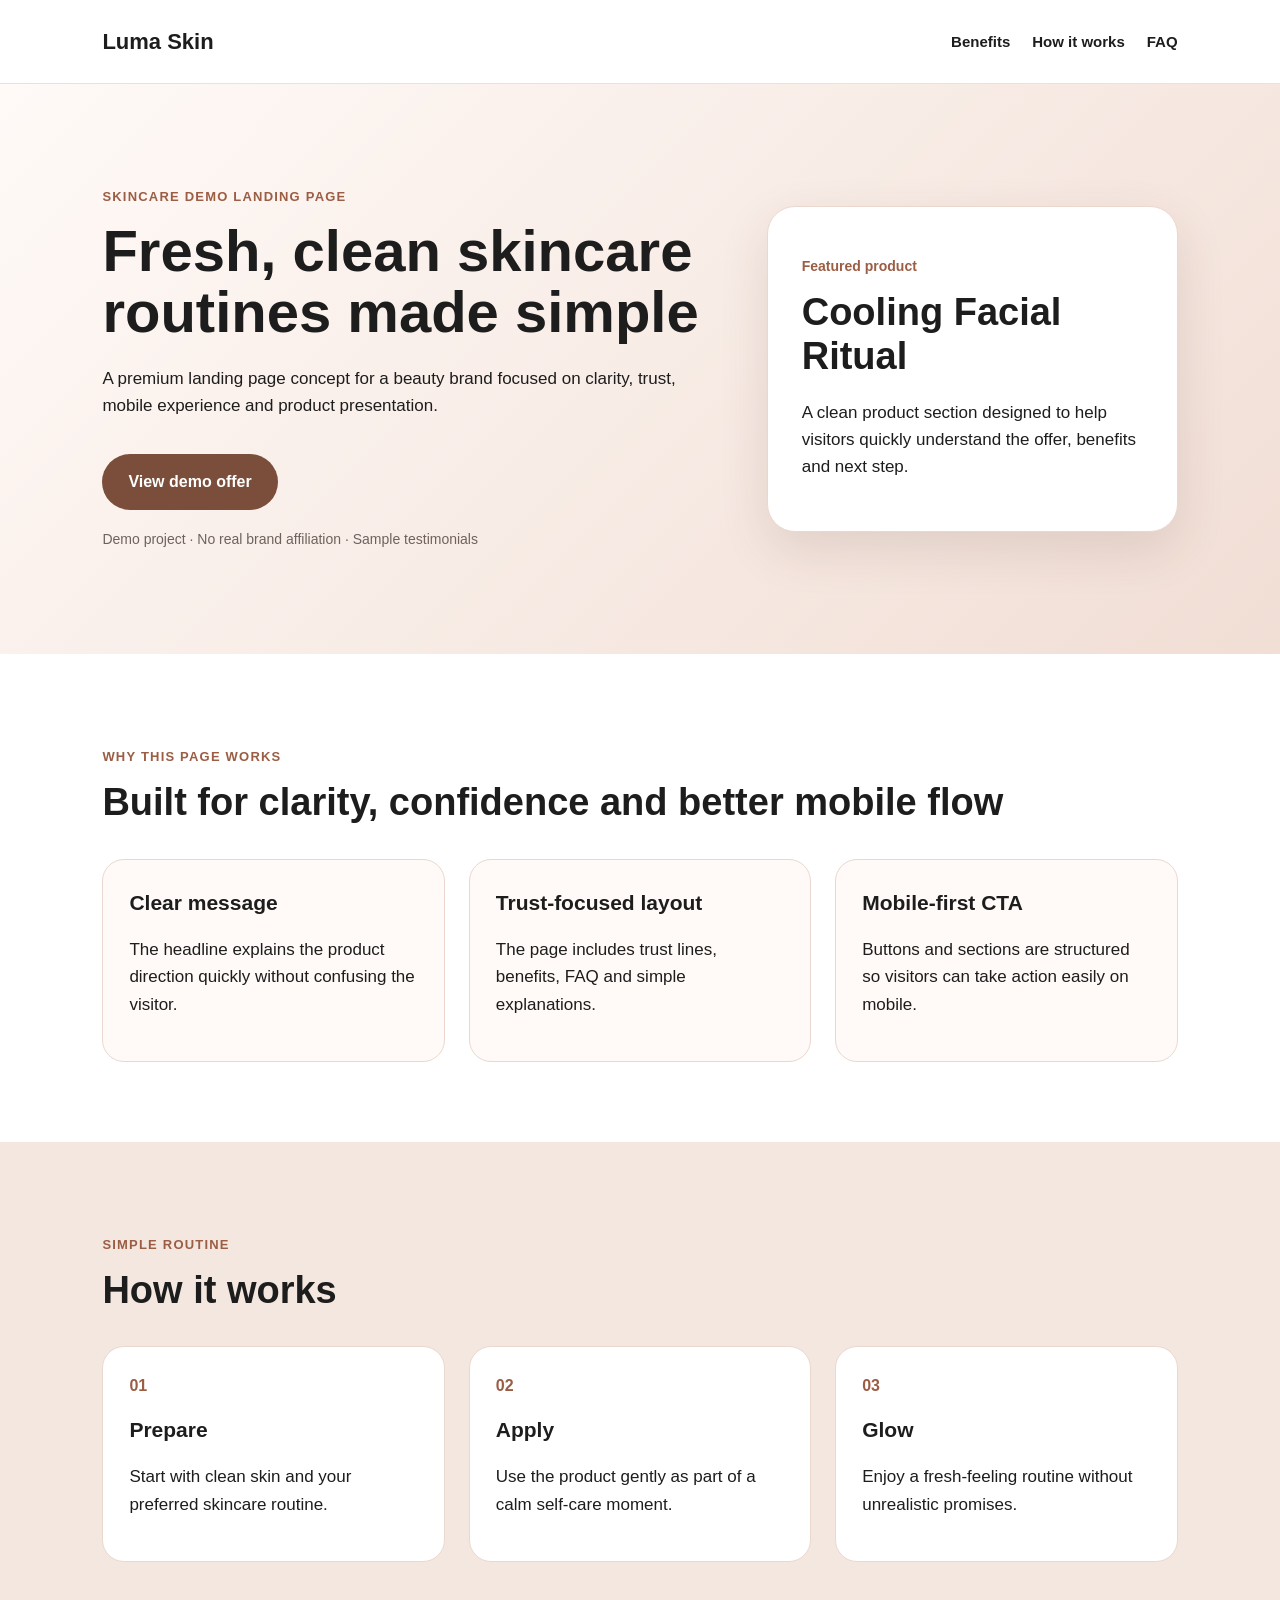
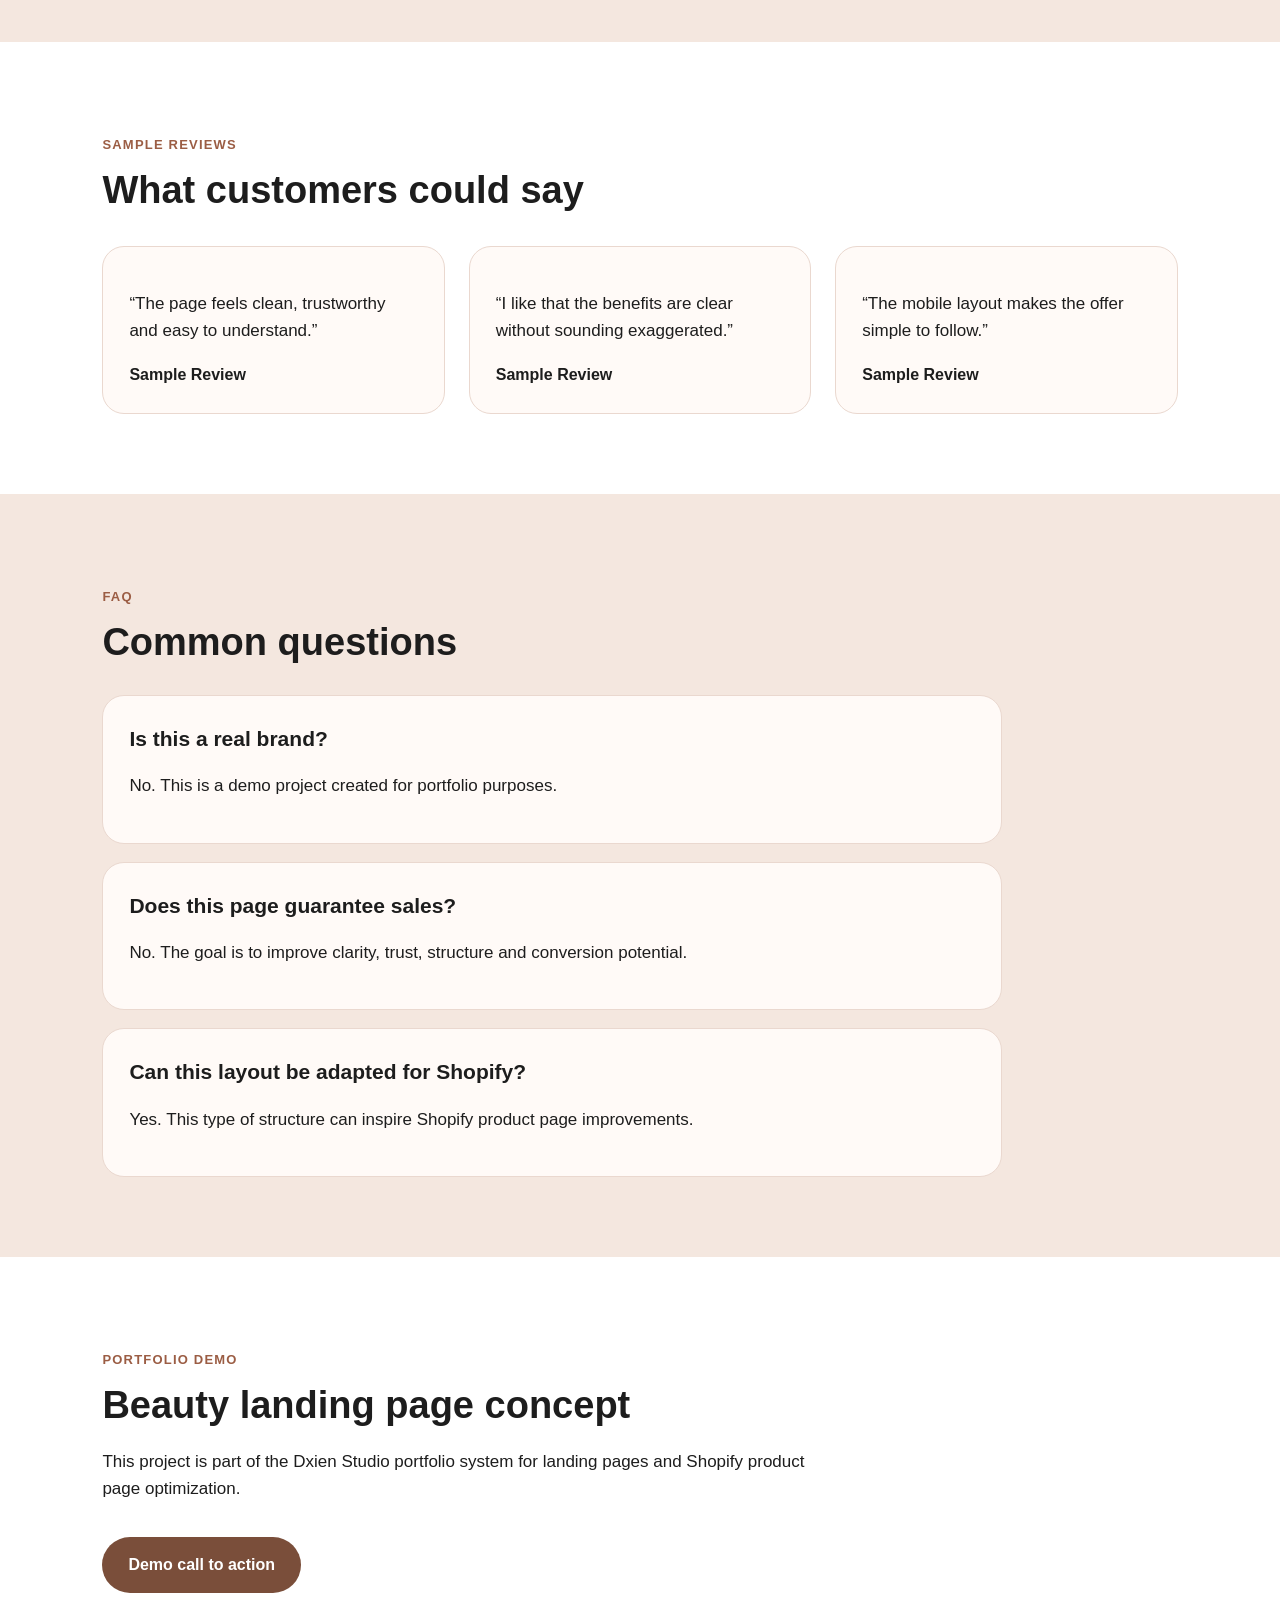
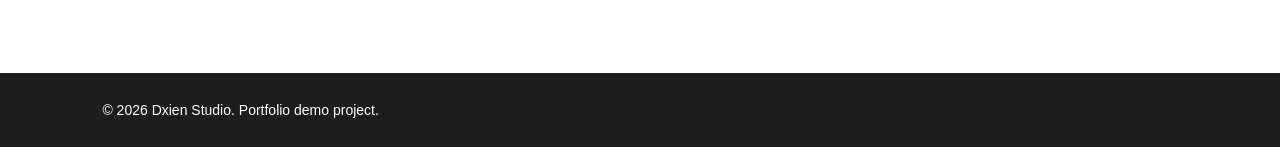
==== 02-proyectos-demo/beauty-landing-demo/index.html @ 72cd8b4a "Add beauty landing page demo" ====
<!DOCTYPE html>
<html lang="en">
<head>
  <meta charset="UTF-8">
  <meta name="viewport" content="width=device-width, initial-scale=1.0">
  <title>Luma Skin - Beauty Landing Demo</title>
  <link rel="stylesheet" href="style.css">
</head>
<body>

  <header class="site-header">
    <p class="logo">Luma Skin</p>

    <nav class="nav-links">
      <a href="#benefits">Benefits</a>
      <a href="#how-it-works">How it works</a>
      <a href="#faq">FAQ</a>
    </nav>
  </header>

  <main>

    <section class="hero">
      <div class="hero-content">
        <p class="eyebrow">Skincare demo landing page</p>

        <h1>Fresh, clean skincare routines made simple</h1>

        <p class="hero-text">
          A premium landing page concept for a beauty brand focused on clarity,
          trust, mobile experience and product presentation.
        </p>

        <a href="#contact" class="primary-button">View demo offer</a>

        <p class="trust-line">
          Demo project · No real brand affiliation · Sample testimonials
        </p>
      </div>

      <div class="hero-card">
        <p class="card-label">Featured product</p>
        <h2>Cooling Facial Ritual</h2>
        <p>
          A clean product section designed to help visitors quickly understand
          the offer, benefits and next step.
        </p>
      </div>
    </section>

    <section id="benefits" class="section">
      <p class="section-label">Why this page works</p>
      <h2>Built for clarity, confidence and better mobile flow</h2>

      <div class="grid-3">
        <article>
          <h3>Clear message</h3>
          <p>
            The headline explains the product direction quickly without confusing the visitor.
          </p>
        </article>

        <article>
          <h3>Trust-focused layout</h3>
          <p>
            The page includes trust lines, benefits, FAQ and simple explanations.
          </p>
        </article>

        <article>
          <h3>Mobile-first CTA</h3>
          <p>
            Buttons and sections are structured so visitors can take action easily on mobile.
          </p>
        </article>
      </div>
    </section>

    <section id="how-it-works" class="section muted-section">
      <p class="section-label">Simple routine</p>
      <h2>How it works</h2>

      <div class="steps">
        <article>
          <span>01</span>
          <h3>Prepare</h3>
          <p>Start with clean skin and your preferred skincare routine.</p>
        </article>

        <article>
          <span>02</span>
          <h3>Apply</h3>
          <p>Use the product gently as part of a calm self-care moment.</p>
        </article>

        <article>
          <span>03</span>
          <h3>Glow</h3>
          <p>Enjoy a fresh-feeling routine without unrealistic promises.</p>
        </article>
      </div>
    </section>

    <section class="section">
      <p class="section-label">Sample reviews</p>
      <h2>What customers could say</h2>

      <div class="grid-3">
        <article>
          <p>
            “The page feels clean, trustworthy and easy to understand.”
          </p>
          <strong>Sample Review</strong>
        </article>

        <article>
          <p>
            “I like that the benefits are clear without sounding exaggerated.”
          </p>
          <strong>Sample Review</strong>
        </article>

        <article>
          <p>
            “The mobile layout makes the offer simple to follow.”
          </p>
          <strong>Sample Review</strong>
        </article>
      </div>
    </section>

    <section id="faq" class="section muted-section">
      <p class="section-label">FAQ</p>
      <h2>Common questions</h2>

      <div class="faq-list">
        <article>
          <h3>Is this a real brand?</h3>
          <p>No. This is a demo project created for portfolio purposes.</p>
        </article>

        <article>
          <h3>Does this page guarantee sales?</h3>
          <p>No. The goal is to improve clarity, trust, structure and conversion potential.</p>
        </article>

        <article>
          <h3>Can this layout be adapted for Shopify?</h3>
          <p>Yes. This type of structure can inspire Shopify product page improvements.</p>
        </article>
      </div>
    </section>

    <section id="contact" class="contact-section">
      <p class="section-label">Portfolio demo</p>
      <h2>Beauty landing page concept</h2>
      <p>
        This project is part of the Dxien Studio portfolio system for landing pages
        and Shopify product page optimization.
      </p>
      <a href="#" class="primary-button">Demo call to action</a>
    </section>

  </main>

  <footer>
    <p>© 2026 Dxien Studio. Portfolio demo project.</p>
  </footer>

</body>
</html>
---- 02-proyectos-demo/beauty-landing-demo/style.css ----
* {
  box-sizing: border-box;
}

body {
  margin: 0;
  font-family: Arial, Helvetica, sans-serif;
  color: #1d1d1d;
  background-color: #fffaf7;
  line-height: 1.6;
}

.site-header {
  display: flex;
  justify-content: space-between;
  align-items: center;
  padding: 24px 8%;
  background-color: #ffffff;
  border-bottom: 1px solid #f0dfd6;
}

.logo {
  margin: 0;
  font-size: 22px;
  font-weight: 800;
}

.nav-links {
  display: flex;
  gap: 22px;
}

.nav-links a {
  color: #1d1d1d;
  text-decoration: none;
  font-weight: 600;
  font-size: 15px;
}

.hero {
  display: grid;
  grid-template-columns: 1.2fr 0.8fr;
  gap: 48px;
  align-items: center;
  padding: 90px 8%;
  background: linear-gradient(135deg, #fffaf7, #f1ded5);
}

.eyebrow,
.section-label {
  color: #9b5d44;
  font-weight: 800;
  text-transform: uppercase;
  letter-spacing: 1.2px;
  font-size: 13px;
}

h1 {
  max-width: 760px;
  margin: 12px 0 22px;
  font-size: 58px;
  line-height: 1.05;
}

h2 {
  margin: 0 0 20px;
  font-size: 38px;
  line-height: 1.15;
}

h3 {
  margin: 0 0 10px;
  font-size: 21px;
}

p {
  font-size: 17px;
}

.hero-text {
  max-width: 650px;
}

.primary-button {
  display: inline-block;
  margin-top: 18px;
  padding: 15px 26px;
  color: #ffffff;
  background-color: #7a4e3a;
  text-decoration: none;
  border-radius: 999px;
  font-weight: 800;
}

.primary-button:hover {
  background-color: #1d1d1d;
}

.trust-line {
  margin-top: 18px;
  font-size: 14px;
  color: #6f625c;
}

.hero-card {
  padding: 34px;
  background-color: #ffffff;
  border: 1px solid #ead8cf;
  border-radius: 28px;
  box-shadow: 0 18px 50px rgba(76, 45, 32, 0.12);
}

.card-label {
  color: #9b5d44;
  font-size: 14px;
  font-weight: 800;
}

.section {
  padding: 80px 8%;
  background-color: #ffffff;
}

.muted-section {
  background-color: #f4e7df;
}

.grid-3,
.steps {
  display: grid;
  grid-template-columns: repeat(3, 1fr);
  gap: 24px;
  margin-top: 34px;
}

article {
  padding: 26px;
  background-color: #fffaf7;
  border: 1px solid #ead8cf;
  border-radius: 22px;
}

.steps article {
  background-color: #ffffff;
}

.steps span {
  display: inline-block;
  margin-bottom: 14px;
  color: #9b5d44;
  font-weight: 900;
}

.faq-list {
  display: grid;
  gap: 18px;
  margin-top: 30px;
  max-width: 900px;
}

.contact-section {
  padding: 80px 8%;
  background-color: #ffffff;
}

.contact-section p {
  max-width: 720px;
}

footer {
  padding: 26px 8%;
  background-color: #1d1d1d;
  color: #ffffff;
}

footer p {
  margin: 0;
  font-size: 14px;
}

@media (max-width: 900px) {
  .hero,
  .grid-3,
  .steps {
    grid-template-columns: 1fr;
  }

  h1 {
    font-size: 44px;
  }

  h2 {
    font-size: 32px;
  }
}

@media (max-width: 600px) {
  .site-header {
    flex-direction: column;
    align-items: flex-start;
    gap: 16px;
    padding: 20px 6%;
  }

  .nav-links {
    flex-wrap: wrap;
    gap: 14px;
  }

  .hero,
  .section,
  .contact-section {
    padding: 56px 6%;
  }

  h1 {
    font-size: 36px;
  }

  h2 {
    font-size: 29px;
  }

  p {
    font-size: 16px;
  }

  .primary-button {
    width: 100%;
    text-align: center;
  }

  .hero-card,
  article {
    padding: 22px;
  }
}
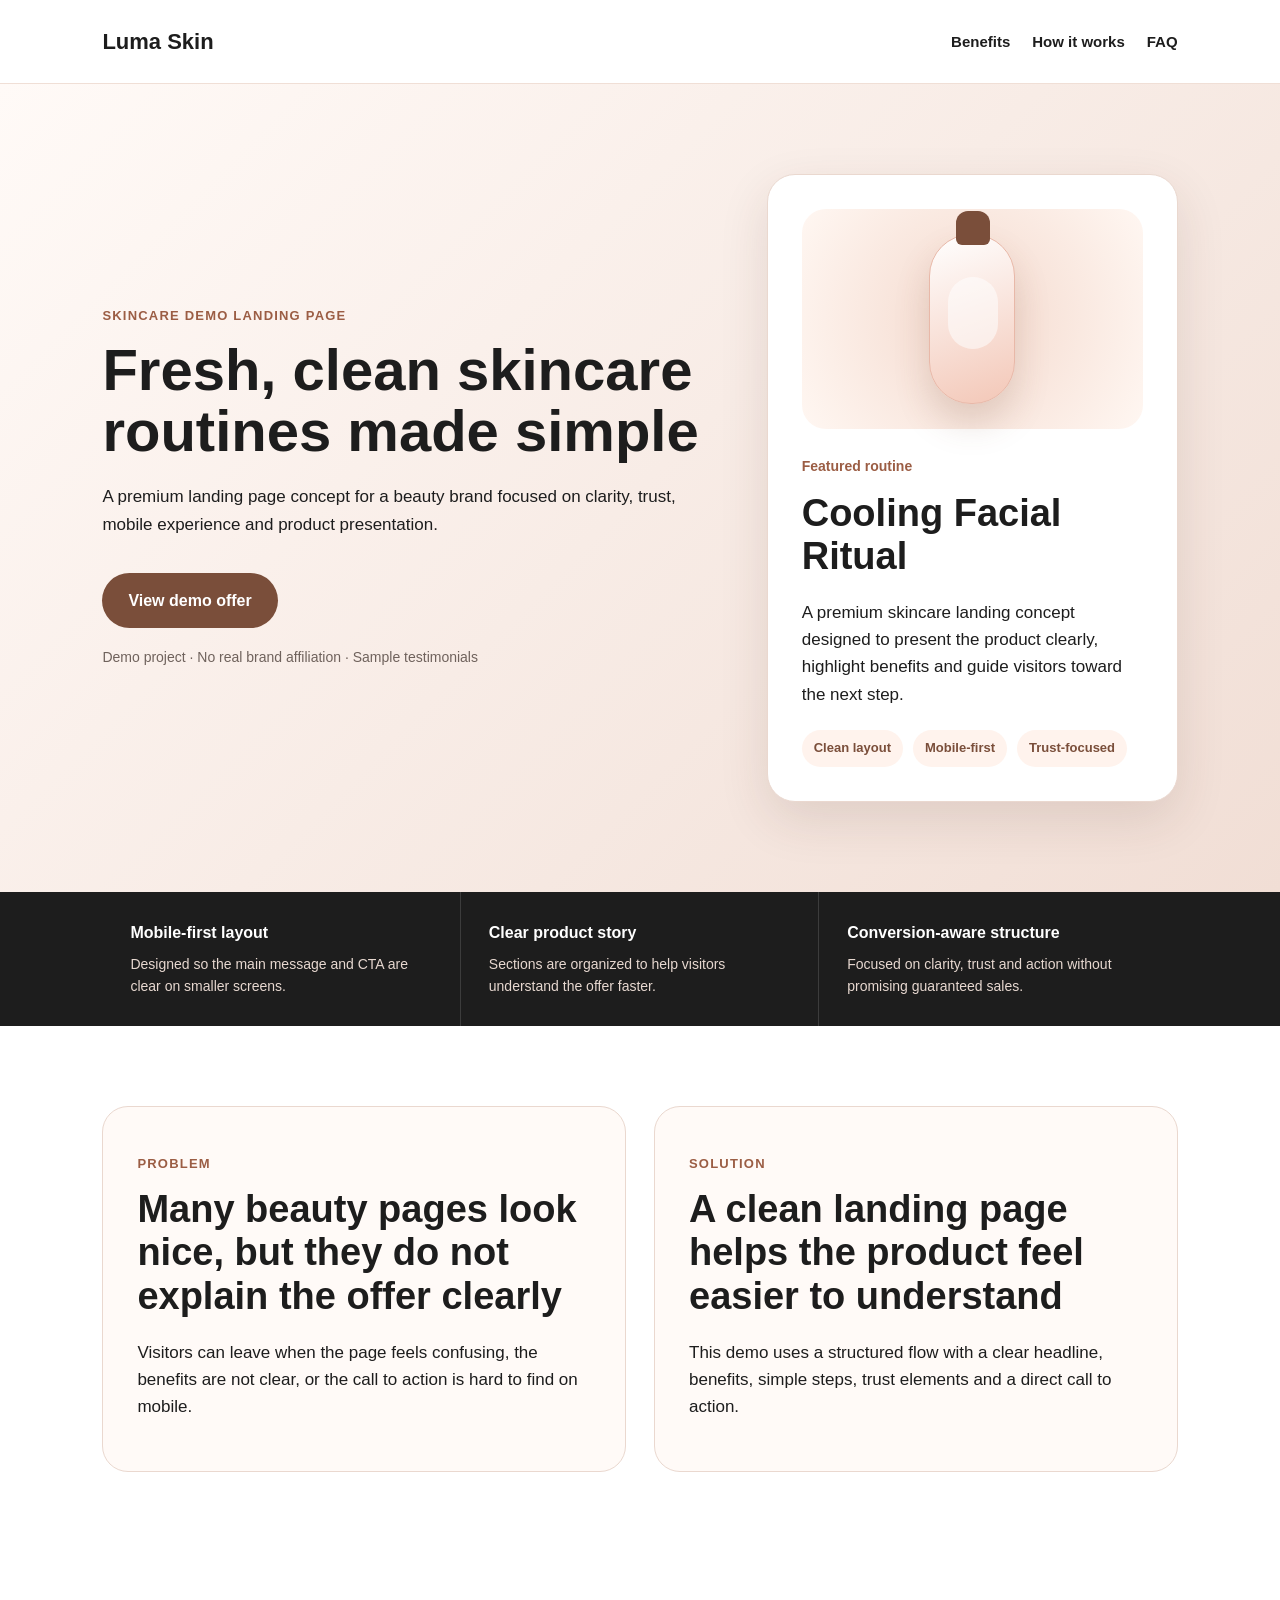
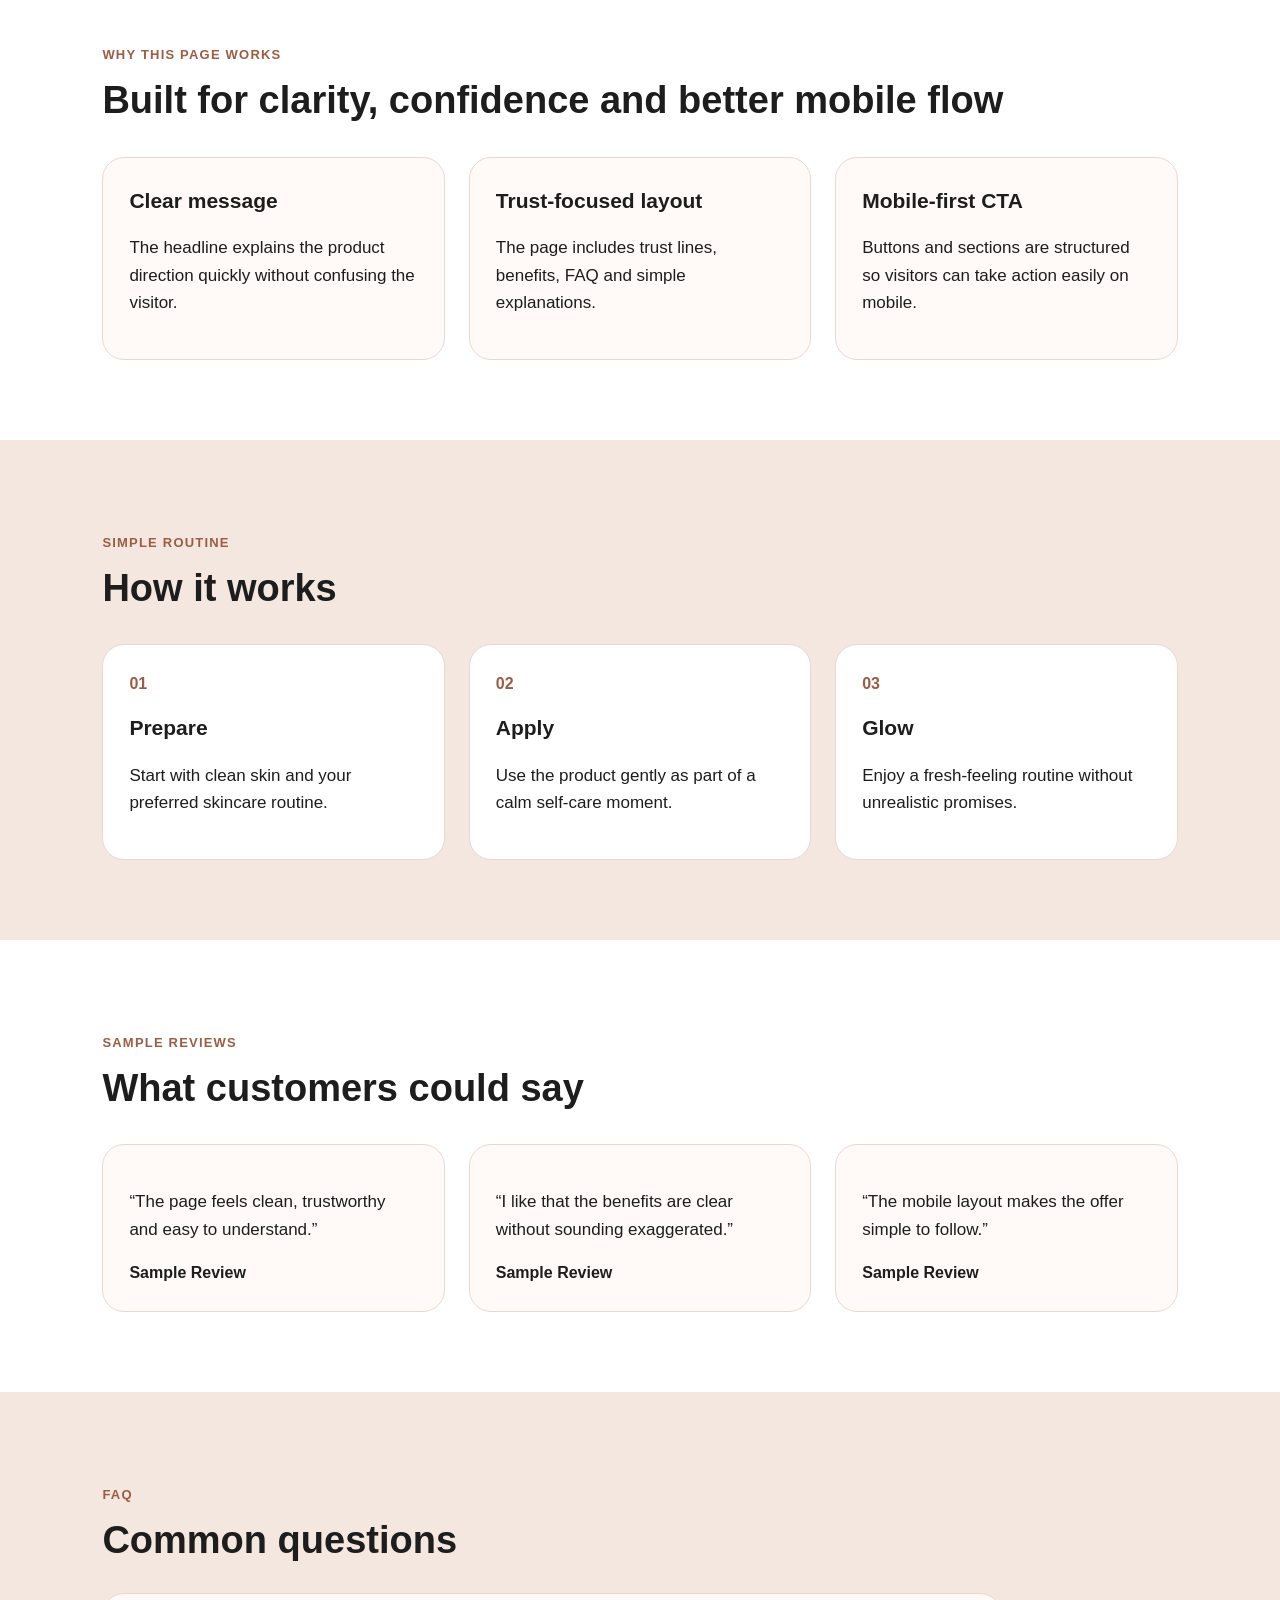
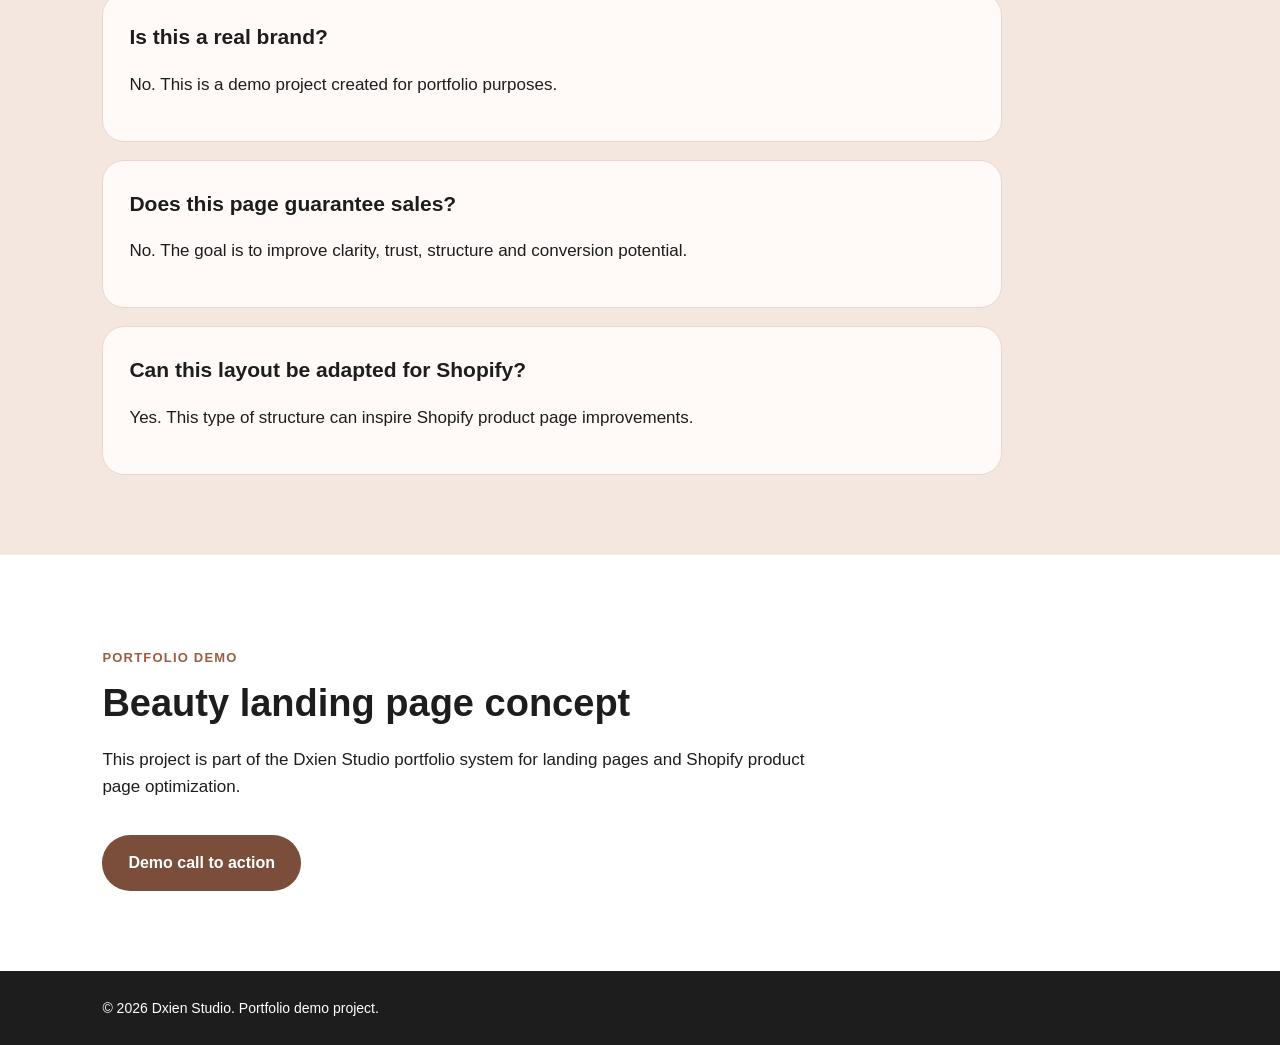
==== commit cf26cd25: "Improve beauty landing demo layout and trust sections" ====
--- a/02-proyectos-demo/beauty-landing-demo/index.html
+++ b/02-proyectos-demo/beauty-landing-demo/index.html
@@ -39,15 +39,62 @@
       </div>
 
       <div class="hero-card">
-        <p class="card-label">Featured product</p>
-        <h2>Cooling Facial Ritual</h2>
+  <div class="product-mockup">
+    <div class="product-bottle">
+      <span></span>
+    </div>
+  </div>
+
+  <p class="card-label">Featured routine</p>
+  <h2>Cooling Facial Ritual</h2>
+  <p>
+    A premium skincare landing concept designed to present the product clearly,
+    highlight benefits and guide visitors toward the next step.
+  </p>
+
+  <div class="mini-benefits">
+    <span>Clean layout</span>
+    <span>Mobile-first</span>
+    <span>Trust-focused</span>
+  </div>
+</div>
+    </section>
+        <section class="trust-badges">
+      <article>
+        <strong>Mobile-first layout</strong>
+        <p>Designed so the main message and CTA are clear on smaller screens.</p>
+      </article>
+
+      <article>
+        <strong>Clear product story</strong>
+        <p>Sections are organized to help visitors understand the offer faster.</p>
+      </article>
+
+      <article>
+        <strong>Conversion-aware structure</strong>
+        <p>Focused on clarity, trust and action without promising guaranteed sales.</p>
+      </article>
+    </section>
+
+        <section class="section problem-solution">
+      <div>
+        <p class="section-label">Problem</p>
+        <h2>Many beauty pages look nice, but they do not explain the offer clearly</h2>
         <p>
-          A clean product section designed to help visitors quickly understand
-          the offer, benefits and next step.
-        </p>
-      </div>
-    </section>
-
+          Visitors can leave when the page feels confusing, the benefits are not clear,
+          or the call to action is hard to find on mobile.
+        </p>
+      </div>
+
+      <div>
+        <p class="section-label">Solution</p>
+        <h2>A clean landing page helps the product feel easier to understand</h2>
+        <p>
+          This demo uses a structured flow with a clear headline, benefits, simple steps,
+          trust elements and a direct call to action.
+        </p>
+      </div>
+    </section>
     <section id="benefits" class="section">
       <p class="section-label">Why this page works</p>
       <h2>Built for clarity, confidence and better mobile flow</h2>
--- a/02-proyectos-demo/beauty-landing-demo/style.css
+++ b/02-proyectos-demo/beauty-landing-demo/style.css
@@ -110,6 +110,63 @@
   box-shadow: 0 18px 50px rgba(76, 45, 32, 0.12);
 }
 
+.product-mockup {
+  display: flex;
+  justify-content: center;
+  align-items: center;
+  min-height: 220px;
+  margin-bottom: 26px;
+  background: radial-gradient(circle, #f4d9cd, #fff7f2);
+  border-radius: 24px;
+}
+
+.product-bottle {
+  position: relative;
+  width: 86px;
+  height: 170px;
+  background: linear-gradient(160deg, #ffffff, #f3c7b7);
+  border: 1px solid #e8b8a8;
+  border-radius: 42px;
+  box-shadow: 0 20px 35px rgba(122, 78, 58, 0.18);
+}
+
+.product-bottle::before {
+  content: "";
+  position: absolute;
+  top: -24px;
+  left: 26px;
+  width: 34px;
+  height: 34px;
+  background-color: #7a4e3a;
+  border-radius: 12px 12px 6px 6px;
+}
+
+.product-bottle span {
+  position: absolute;
+  top: 42px;
+  left: 18px;
+  width: 50px;
+  height: 72px;
+  background-color: rgba(255, 255, 255, 0.55);
+  border-radius: 28px;
+}
+
+.mini-benefits {
+  display: flex;
+  flex-wrap: wrap;
+  gap: 10px;
+  margin-top: 22px;
+}
+
+.mini-benefits span {
+  padding: 8px 12px;
+  background-color: #fff3ed;
+  color: #7a4e3a;
+  border-radius: 999px;
+  font-size: 13px;
+  font-weight: 800;
+}
+
 .card-label {
   color: #9b5d44;
   font-size: 14px;
@@ -119,6 +176,52 @@
 .section {
   padding: 80px 8%;
   background-color: #ffffff;
+}
+
+.trust-badges {
+  display: grid;
+  grid-template-columns: repeat(3, 1fr);
+  gap: 0;
+  padding: 0 8%;
+  background-color: #1d1d1d;
+  color: #ffffff;
+}
+
+.trust-badges article {
+  padding: 28px;
+  background-color: transparent;
+  border: none;
+  border-right: 1px solid rgba(255, 255, 255, 0.14);
+  border-radius: 0;
+}
+
+.trust-badges article:last-child {
+  border-right: none;
+}
+
+.trust-badges strong {
+  display: block;
+  margin-bottom: 8px;
+  font-size: 16px;
+}
+
+.trust-badges p {
+  margin: 0;
+  color: #e7d8d0;
+  font-size: 14px;
+}
+
+.problem-solution {
+  display: grid;
+  grid-template-columns: 1fr 1fr;
+  gap: 28px;
+}
+
+.problem-solution > div {
+  padding: 34px;
+  background-color: #fffaf7;
+  border: 1px solid #ead8cf;
+  border-radius: 26px;
 }
 
 .muted-section {
@@ -181,7 +284,9 @@
 @media (max-width: 900px) {
   .hero,
   .grid-3,
-  .steps {
+  .steps,
+  .trust-badges,
+  .problem-solution {
     grid-template-columns: 1fr;
   }
 
@@ -234,4 +339,26 @@
   article {
     padding: 22px;
   }
+  
+    .trust-badges {
+    padding: 0 6%;
+  }
+
+  .trust-badges article {
+    padding: 24px 0;
+    border-right: none;
+    border-bottom: 1px solid rgba(255, 255, 255, 0.14);
+  }
+
+  .trust-badges article:last-child {
+    border-bottom: none;
+  }
+
+  .problem-solution > div {
+    padding: 24px;
+  }
+
+  .product-mockup {
+    min-height: 190px;
+  }
 }
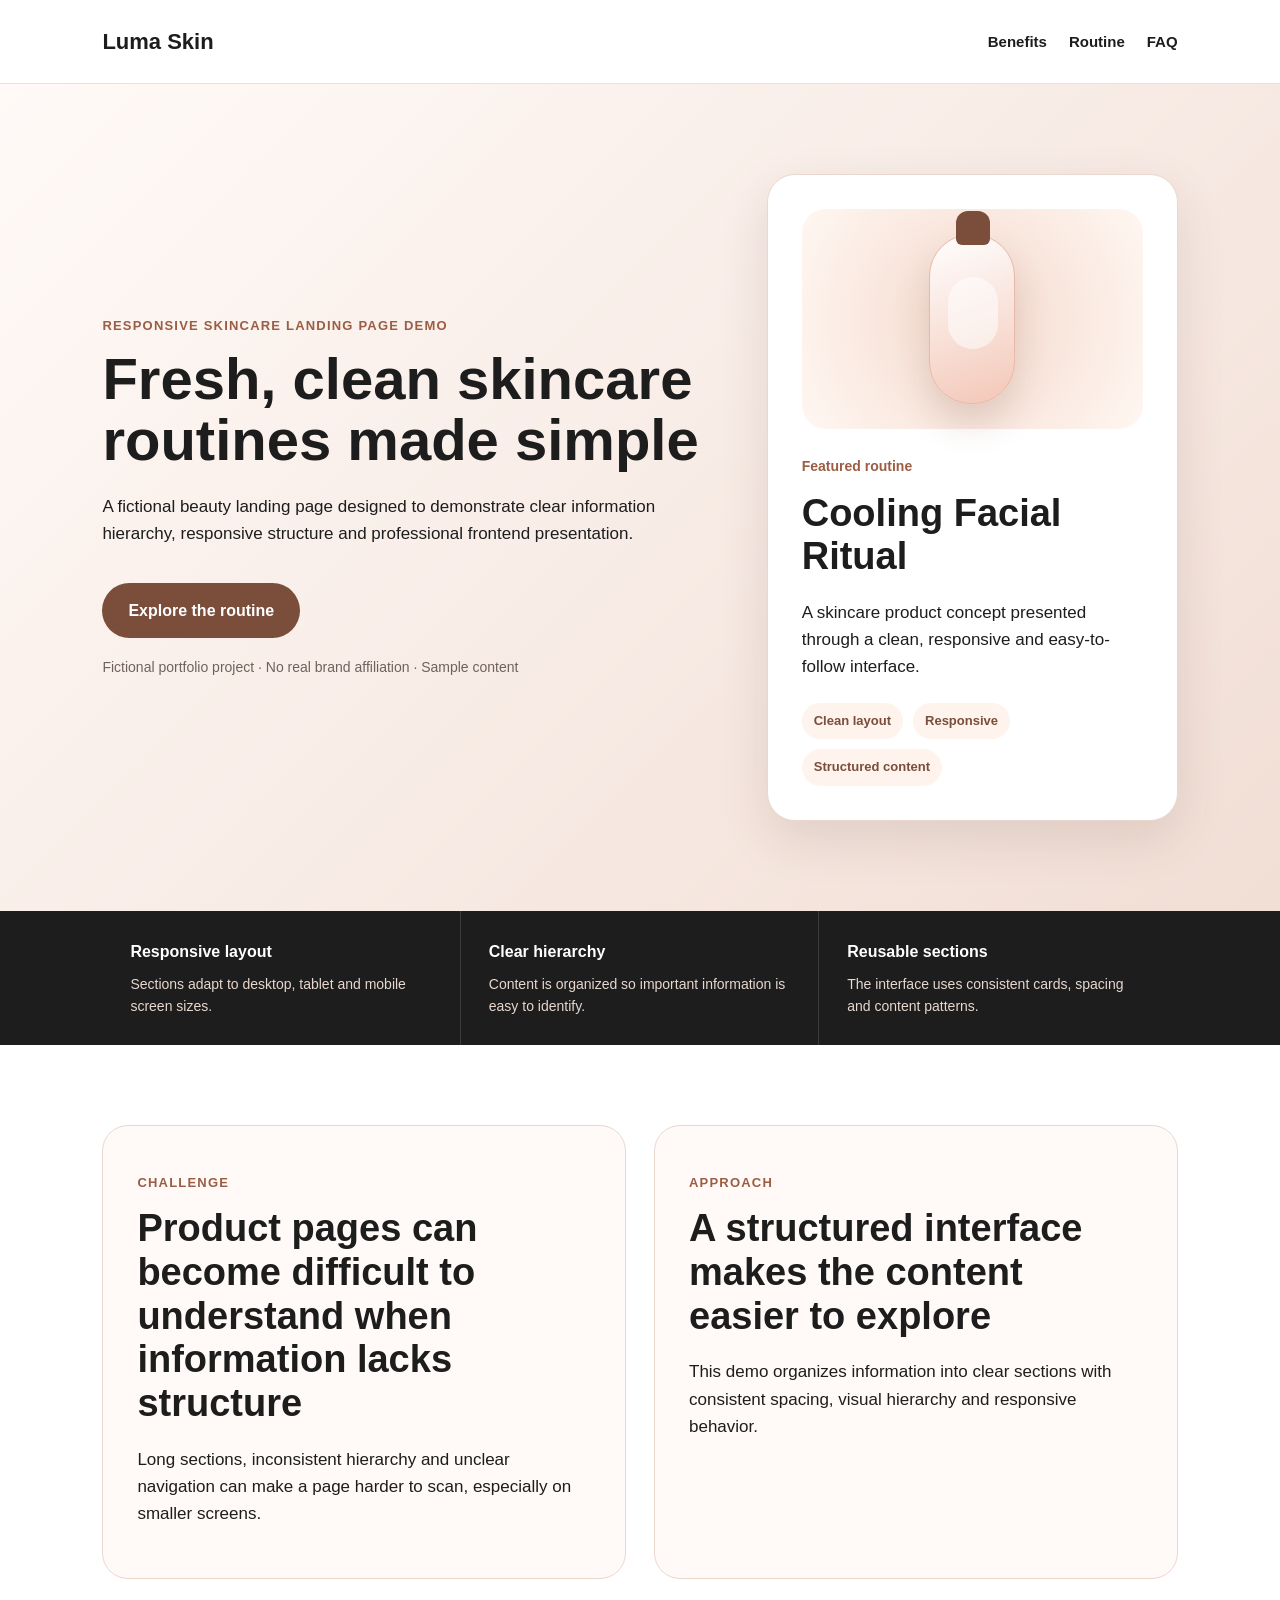
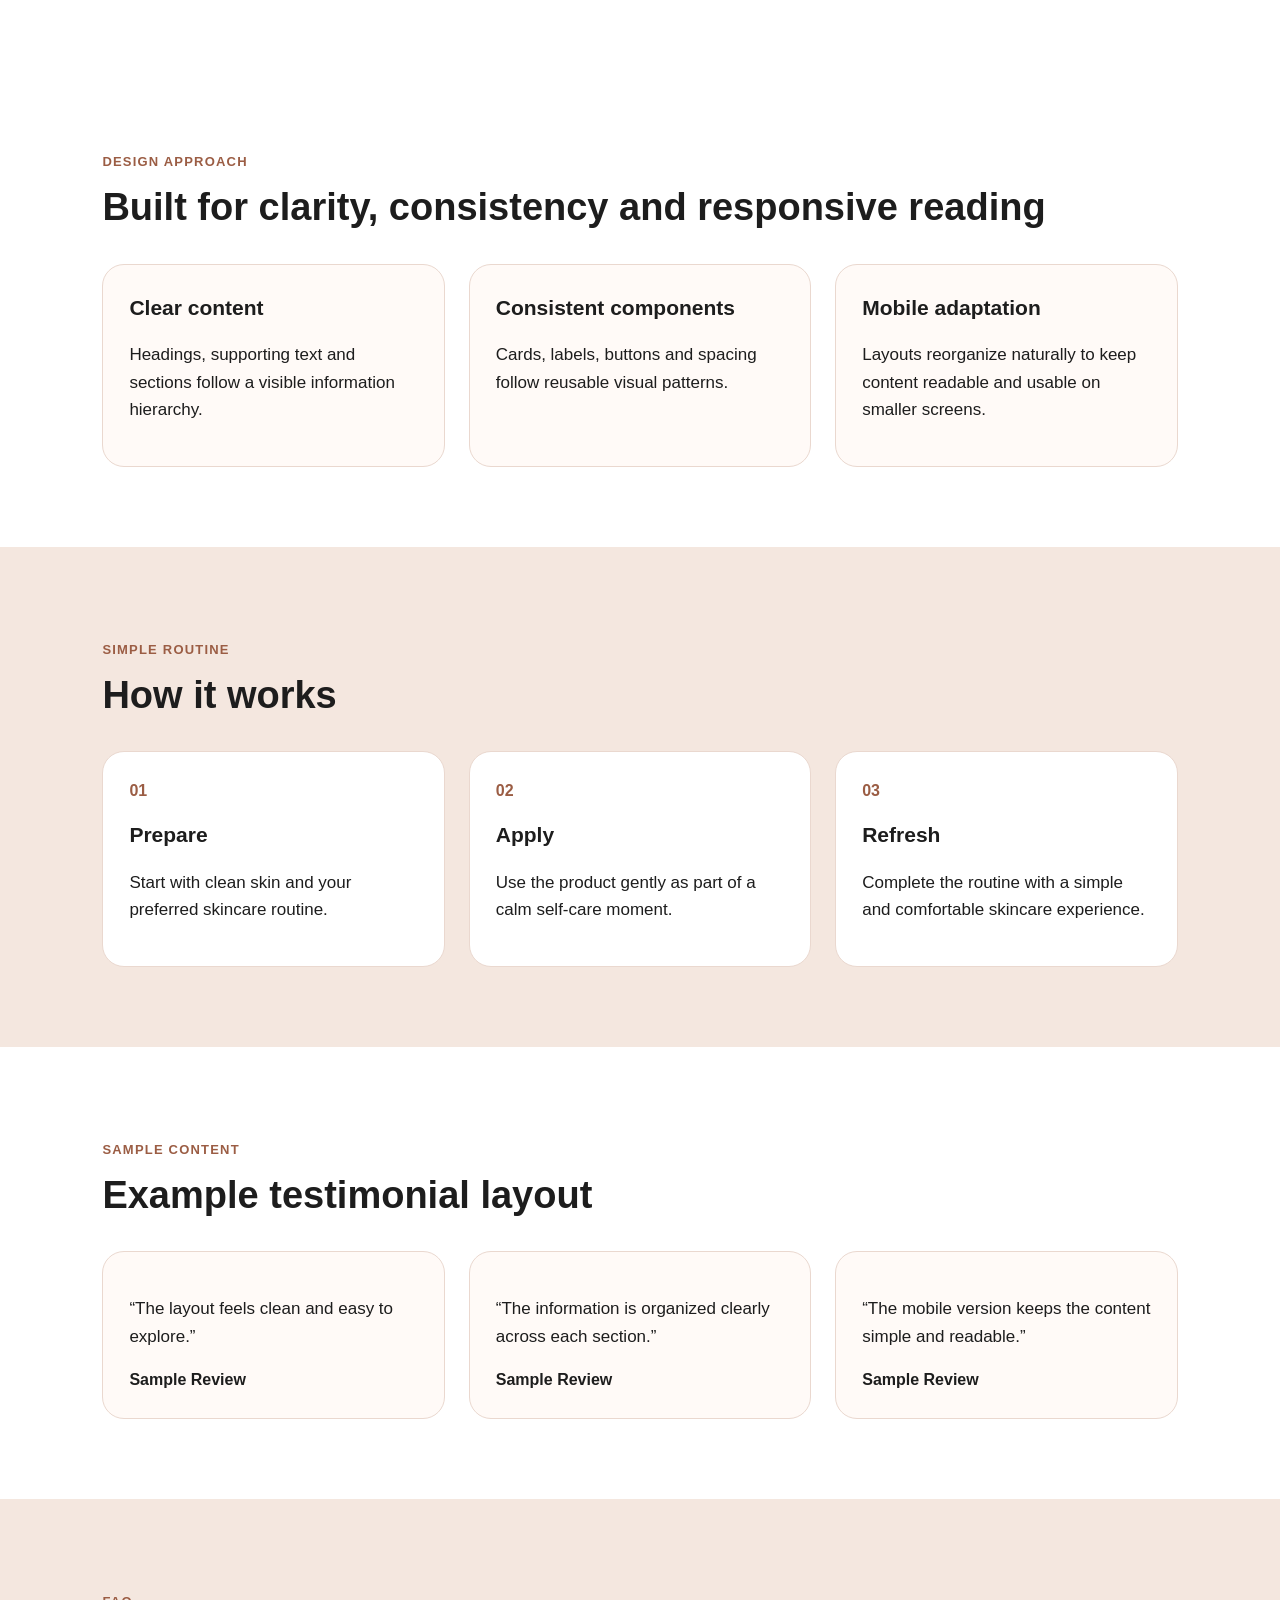
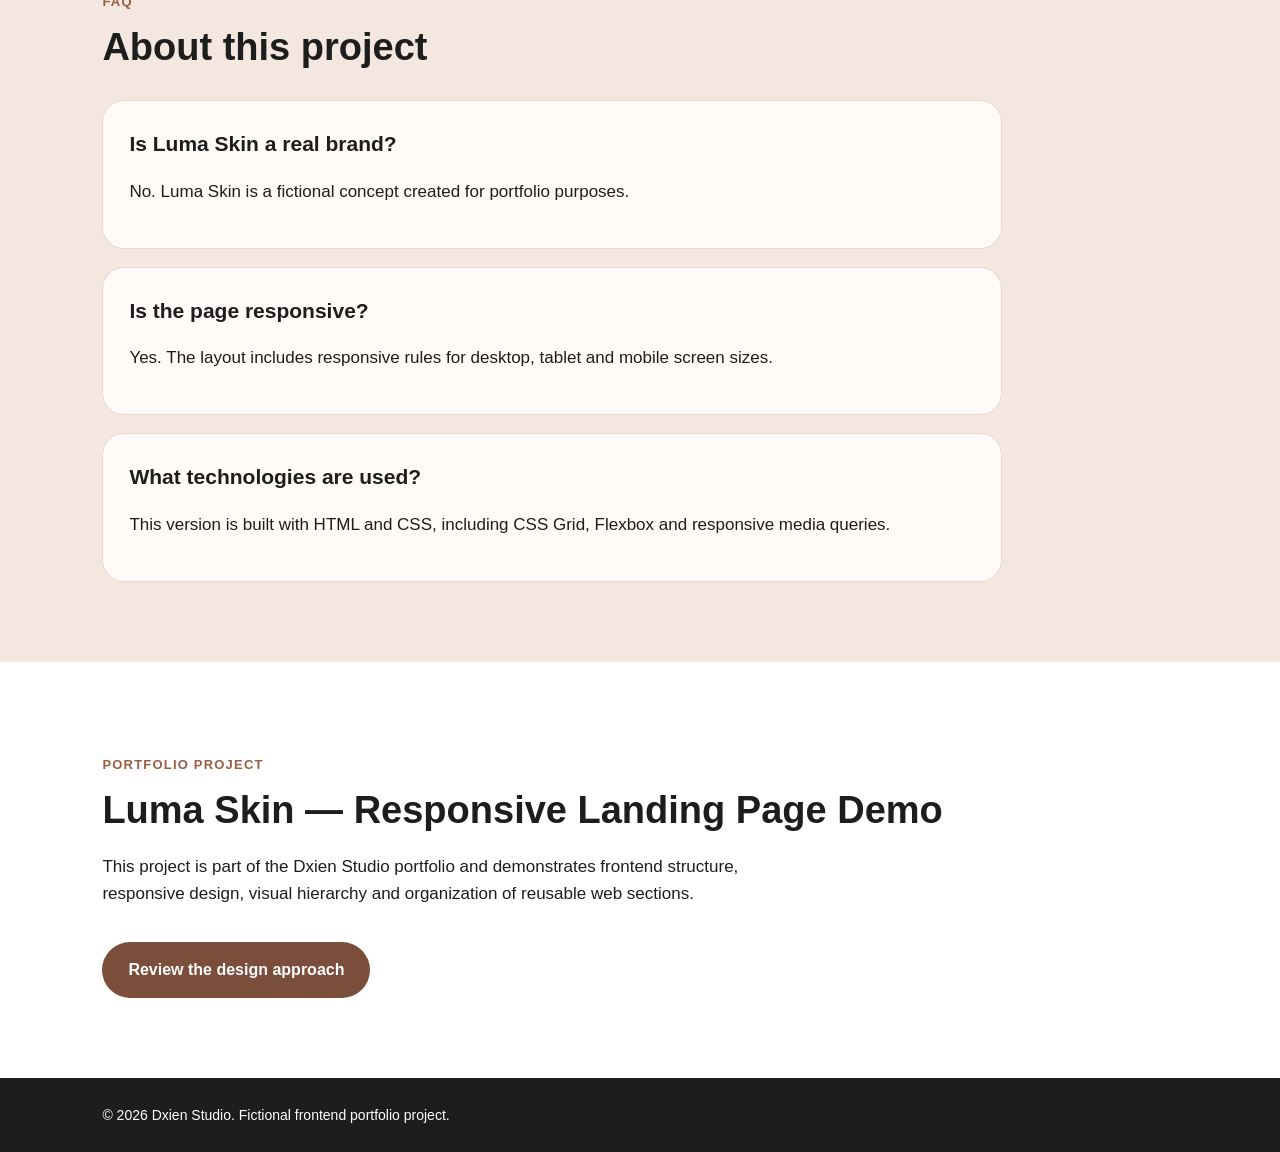
==== commit f84dc596: "Align Luma Skin landing page with frontend portfolio focus" ====
--- a/02-proyectos-demo/beauty-landing-demo/index.html
+++ b/02-proyectos-demo/beauty-landing-demo/index.html
@@ -3,7 +3,7 @@
 <head>
   <meta charset="UTF-8">
   <meta name="viewport" content="width=device-width, initial-scale=1.0">
-  <title>Luma Skin - Beauty Landing Demo</title>
+  <title>Luma Skin - Responsive Landing Page Demo</title>
   <link rel="stylesheet" href="style.css">
 </head>
 <body>
@@ -11,9 +11,9 @@
   <header class="site-header">
     <p class="logo">Luma Skin</p>
 
-    <nav class="nav-links">
+    <nav class="nav-links" aria-label="Main navigation">
       <a href="#benefits">Benefits</a>
-      <a href="#how-it-works">How it works</a>
+      <a href="#how-it-works">Routine</a>
       <a href="#faq">FAQ</a>
     </nav>
   </header>
@@ -22,102 +22,125 @@
 
     <section class="hero">
       <div class="hero-content">
-        <p class="eyebrow">Skincare demo landing page</p>
+        <p class="eyebrow">Responsive skincare landing page demo</p>
 
         <h1>Fresh, clean skincare routines made simple</h1>
 
         <p class="hero-text">
-          A premium landing page concept for a beauty brand focused on clarity,
-          trust, mobile experience and product presentation.
-        </p>
-
-        <a href="#contact" class="primary-button">View demo offer</a>
+          A fictional beauty landing page designed to demonstrate
+          clear information hierarchy, responsive structure and
+          professional frontend presentation.
+        </p>
+
+        <a href="#how-it-works" class="primary-button">
+          Explore the routine
+        </a>
 
         <p class="trust-line">
-          Demo project · No real brand affiliation · Sample testimonials
+          Fictional portfolio project · No real brand affiliation · Sample content
         </p>
       </div>
 
       <div class="hero-card">
-  <div class="product-mockup">
-    <div class="product-bottle">
-      <span></span>
-    </div>
-  </div>
-
-  <p class="card-label">Featured routine</p>
-  <h2>Cooling Facial Ritual</h2>
-  <p>
-    A premium skincare landing concept designed to present the product clearly,
-    highlight benefits and guide visitors toward the next step.
-  </p>
-
-  <div class="mini-benefits">
-    <span>Clean layout</span>
-    <span>Mobile-first</span>
-    <span>Trust-focused</span>
-  </div>
-</div>
-    </section>
-        <section class="trust-badges">
+        <div class="product-mockup">
+          <div class="product-bottle">
+            <span></span>
+          </div>
+        </div>
+
+        <p class="card-label">Featured routine</p>
+
+        <h2>Cooling Facial Ritual</h2>
+
+        <p>
+          A skincare product concept presented through a clean,
+          responsive and easy-to-follow interface.
+        </p>
+
+        <div class="mini-benefits">
+          <span>Clean layout</span>
+          <span>Responsive</span>
+          <span>Structured content</span>
+        </div>
+      </div>
+    </section>
+
+    <section class="trust-badges">
       <article>
-        <strong>Mobile-first layout</strong>
-        <p>Designed so the main message and CTA are clear on smaller screens.</p>
+        <strong>Responsive layout</strong>
+        <p>
+          Sections adapt to desktop, tablet and mobile screen sizes.
+        </p>
       </article>
 
       <article>
-        <strong>Clear product story</strong>
-        <p>Sections are organized to help visitors understand the offer faster.</p>
+        <strong>Clear hierarchy</strong>
+        <p>
+          Content is organized so important information is easy to identify.
+        </p>
       </article>
 
       <article>
-        <strong>Conversion-aware structure</strong>
-        <p>Focused on clarity, trust and action without promising guaranteed sales.</p>
+        <strong>Reusable sections</strong>
+        <p>
+          The interface uses consistent cards, spacing and content patterns.
+        </p>
       </article>
     </section>
 
-        <section class="section problem-solution">
+    <section class="section problem-solution">
       <div>
-        <p class="section-label">Problem</p>
-        <h2>Many beauty pages look nice, but they do not explain the offer clearly</h2>
-        <p>
-          Visitors can leave when the page feels confusing, the benefits are not clear,
-          or the call to action is hard to find on mobile.
+        <p class="section-label">Challenge</p>
+
+        <h2>Product pages can become difficult to understand when information lacks structure</h2>
+
+        <p>
+          Long sections, inconsistent hierarchy and unclear navigation
+          can make a page harder to scan, especially on smaller screens.
         </p>
       </div>
 
       <div>
-        <p class="section-label">Solution</p>
-        <h2>A clean landing page helps the product feel easier to understand</h2>
-        <p>
-          This demo uses a structured flow with a clear headline, benefits, simple steps,
-          trust elements and a direct call to action.
-        </p>
-      </div>
-    </section>
+        <p class="section-label">Approach</p>
+
+        <h2>A structured interface makes the content easier to explore</h2>
+
+        <p>
+          This demo organizes information into clear sections with
+          consistent spacing, visual hierarchy and responsive behavior.
+        </p>
+      </div>
+    </section>
+
     <section id="benefits" class="section">
-      <p class="section-label">Why this page works</p>
-      <h2>Built for clarity, confidence and better mobile flow</h2>
+      <p class="section-label">Design approach</p>
+
+      <h2>Built for clarity, consistency and responsive reading</h2>
 
       <div class="grid-3">
         <article>
-          <h3>Clear message</h3>
-          <p>
-            The headline explains the product direction quickly without confusing the visitor.
-          </p>
-        </article>
-
-        <article>
-          <h3>Trust-focused layout</h3>
-          <p>
-            The page includes trust lines, benefits, FAQ and simple explanations.
-          </p>
-        </article>
-
-        <article>
-          <h3>Mobile-first CTA</h3>
-          <p>
-            Buttons and sections are structured so visitors can take action easily on mobile.
+          <h3>Clear content</h3>
+
+          <p>
+            Headings, supporting text and sections follow a visible
+            information hierarchy.
+          </p>
+        </article>
+
+        <article>
+          <h3>Consistent components</h3>
+
+          <p>
+            Cards, labels, buttons and spacing follow reusable visual patterns.
+          </p>
+        </article>
+
+        <article>
+          <h3>Mobile adaptation</h3>
+
+          <p>
+            Layouts reorganize naturally to keep content readable
+            and usable on smaller screens.
           </p>
         </article>
       </div>
@@ -125,51 +148,59 @@
 
     <section id="how-it-works" class="section muted-section">
       <p class="section-label">Simple routine</p>
+
       <h2>How it works</h2>
 
       <div class="steps">
         <article>
           <span>01</span>
           <h3>Prepare</h3>
-          <p>Start with clean skin and your preferred skincare routine.</p>
+          <p>
+            Start with clean skin and your preferred skincare routine.
+          </p>
         </article>
 
         <article>
           <span>02</span>
           <h3>Apply</h3>
-          <p>Use the product gently as part of a calm self-care moment.</p>
+          <p>
+            Use the product gently as part of a calm self-care moment.
+          </p>
         </article>
 
         <article>
           <span>03</span>
-          <h3>Glow</h3>
-          <p>Enjoy a fresh-feeling routine without unrealistic promises.</p>
+          <h3>Refresh</h3>
+          <p>
+            Complete the routine with a simple and comfortable skincare experience.
+          </p>
         </article>
       </div>
     </section>
 
     <section class="section">
-      <p class="section-label">Sample reviews</p>
-      <h2>What customers could say</h2>
+      <p class="section-label">Sample content</p>
+
+      <h2>Example testimonial layout</h2>
 
       <div class="grid-3">
         <article>
           <p>
-            “The page feels clean, trustworthy and easy to understand.”
+            “The layout feels clean and easy to explore.”
           </p>
           <strong>Sample Review</strong>
         </article>
 
         <article>
           <p>
-            “I like that the benefits are clear without sounding exaggerated.”
+            “The information is organized clearly across each section.”
           </p>
           <strong>Sample Review</strong>
         </article>
 
         <article>
           <p>
-            “The mobile layout makes the offer simple to follow.”
+            “The mobile version keeps the content simple and readable.”
           </p>
           <strong>Sample Review</strong>
         </article>
@@ -178,41 +209,59 @@
 
     <section id="faq" class="section muted-section">
       <p class="section-label">FAQ</p>
-      <h2>Common questions</h2>
+
+      <h2>About this project</h2>
 
       <div class="faq-list">
         <article>
-          <h3>Is this a real brand?</h3>
-          <p>No. This is a demo project created for portfolio purposes.</p>
-        </article>
-
-        <article>
-          <h3>Does this page guarantee sales?</h3>
-          <p>No. The goal is to improve clarity, trust, structure and conversion potential.</p>
-        </article>
-
-        <article>
-          <h3>Can this layout be adapted for Shopify?</h3>
-          <p>Yes. This type of structure can inspire Shopify product page improvements.</p>
-        </article>
-      </div>
-    </section>
-
-    <section id="contact" class="contact-section">
-      <p class="section-label">Portfolio demo</p>
-      <h2>Beauty landing page concept</h2>
+          <h3>Is Luma Skin a real brand?</h3>
+
+          <p>
+            No. Luma Skin is a fictional concept created for portfolio purposes.
+          </p>
+        </article>
+
+        <article>
+          <h3>Is the page responsive?</h3>
+
+          <p>
+            Yes. The layout includes responsive rules for desktop,
+            tablet and mobile screen sizes.
+          </p>
+        </article>
+
+        <article>
+          <h3>What technologies are used?</h3>
+
+          <p>
+            This version is built with HTML and CSS, including
+            CSS Grid, Flexbox and responsive media queries.
+          </p>
+        </article>
+      </div>
+    </section>
+
+    <section id="project-summary" class="contact-section">
+      <p class="section-label">Portfolio project</p>
+
+      <h2>Luma Skin — Responsive Landing Page Demo</h2>
+
       <p>
-        This project is part of the Dxien Studio portfolio system for landing pages
-        and Shopify product page optimization.
+        This project is part of the Dxien Studio portfolio and demonstrates
+        frontend structure, responsive design, visual hierarchy and
+        organization of reusable web sections.
       </p>
-      <a href="#" class="primary-button">Demo call to action</a>
+
+      <a href="#benefits" class="primary-button">
+        Review the design approach
+      </a>
     </section>
 
   </main>
 
   <footer>
-    <p>© 2026 Dxien Studio. Portfolio demo project.</p>
+    <p>© 2026 Dxien Studio. Fictional frontend portfolio project.</p>
   </footer>
 
 </body>
-</html>+</html>
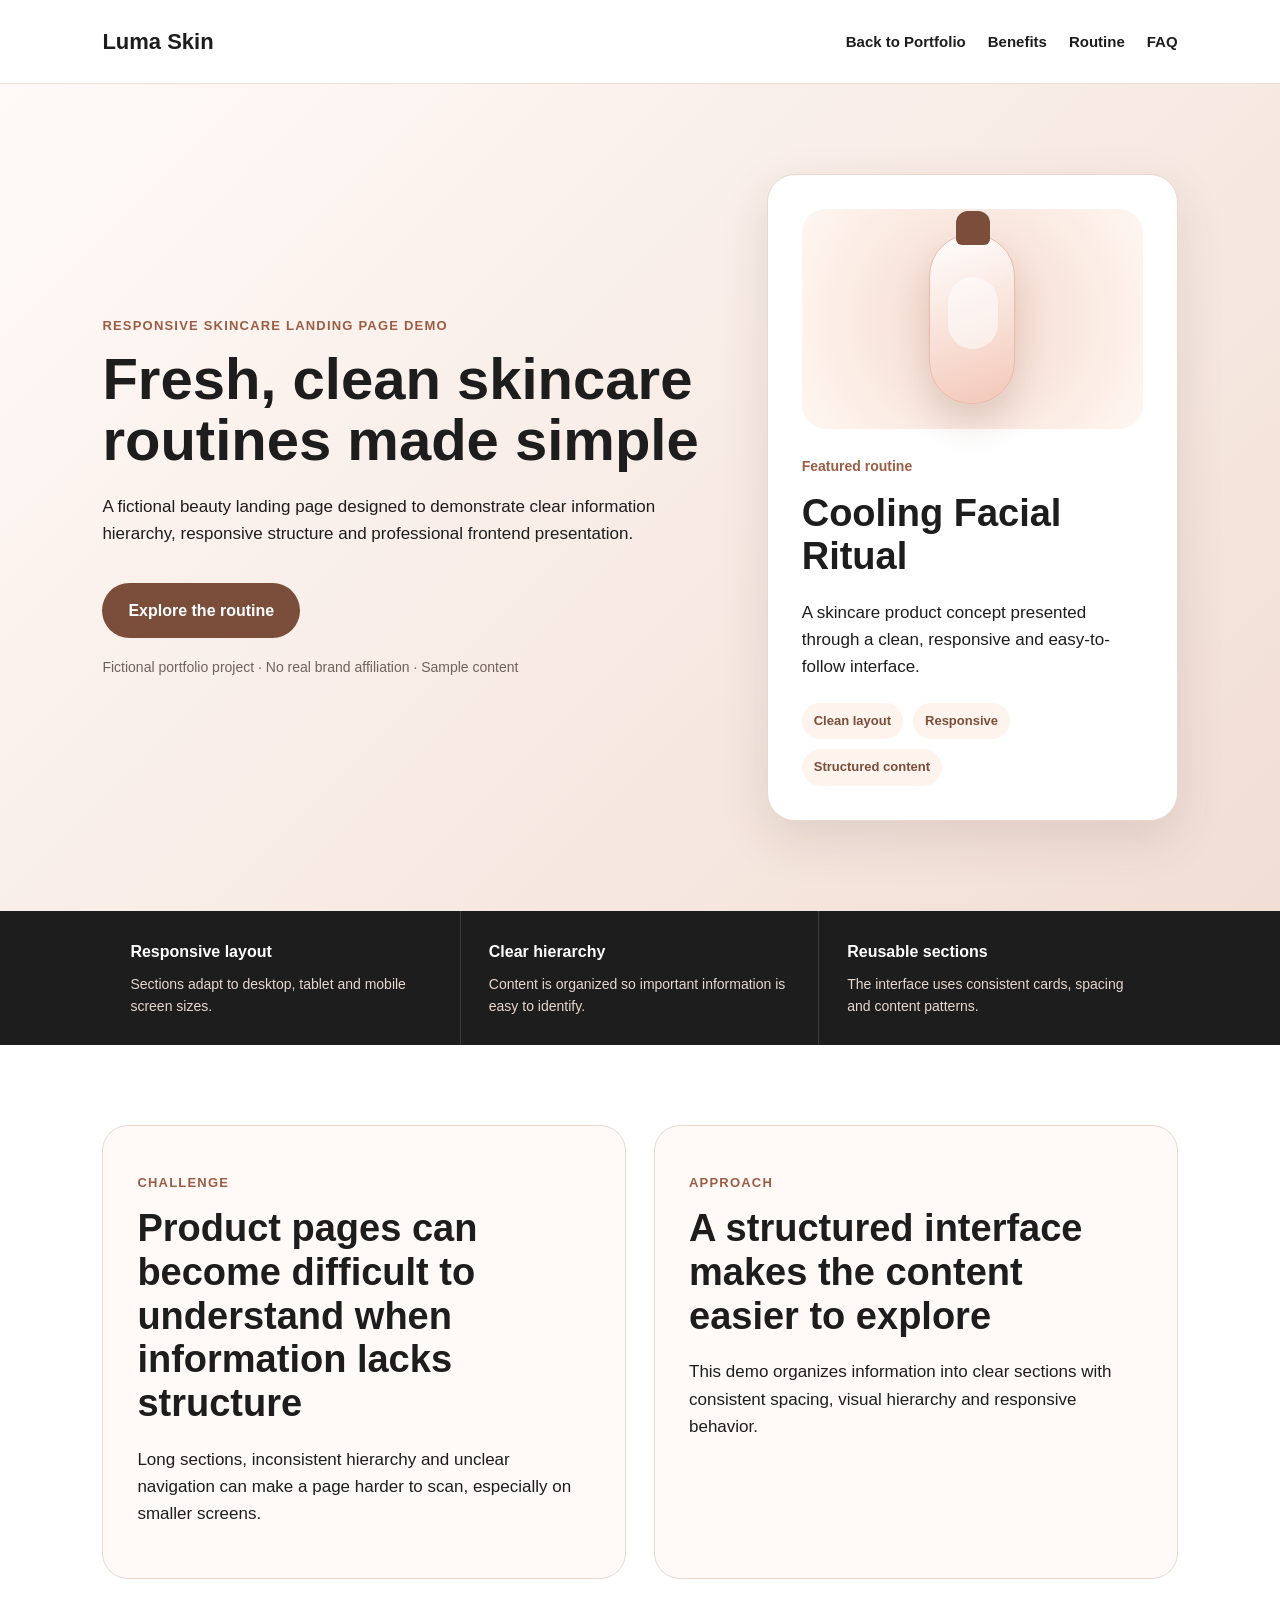
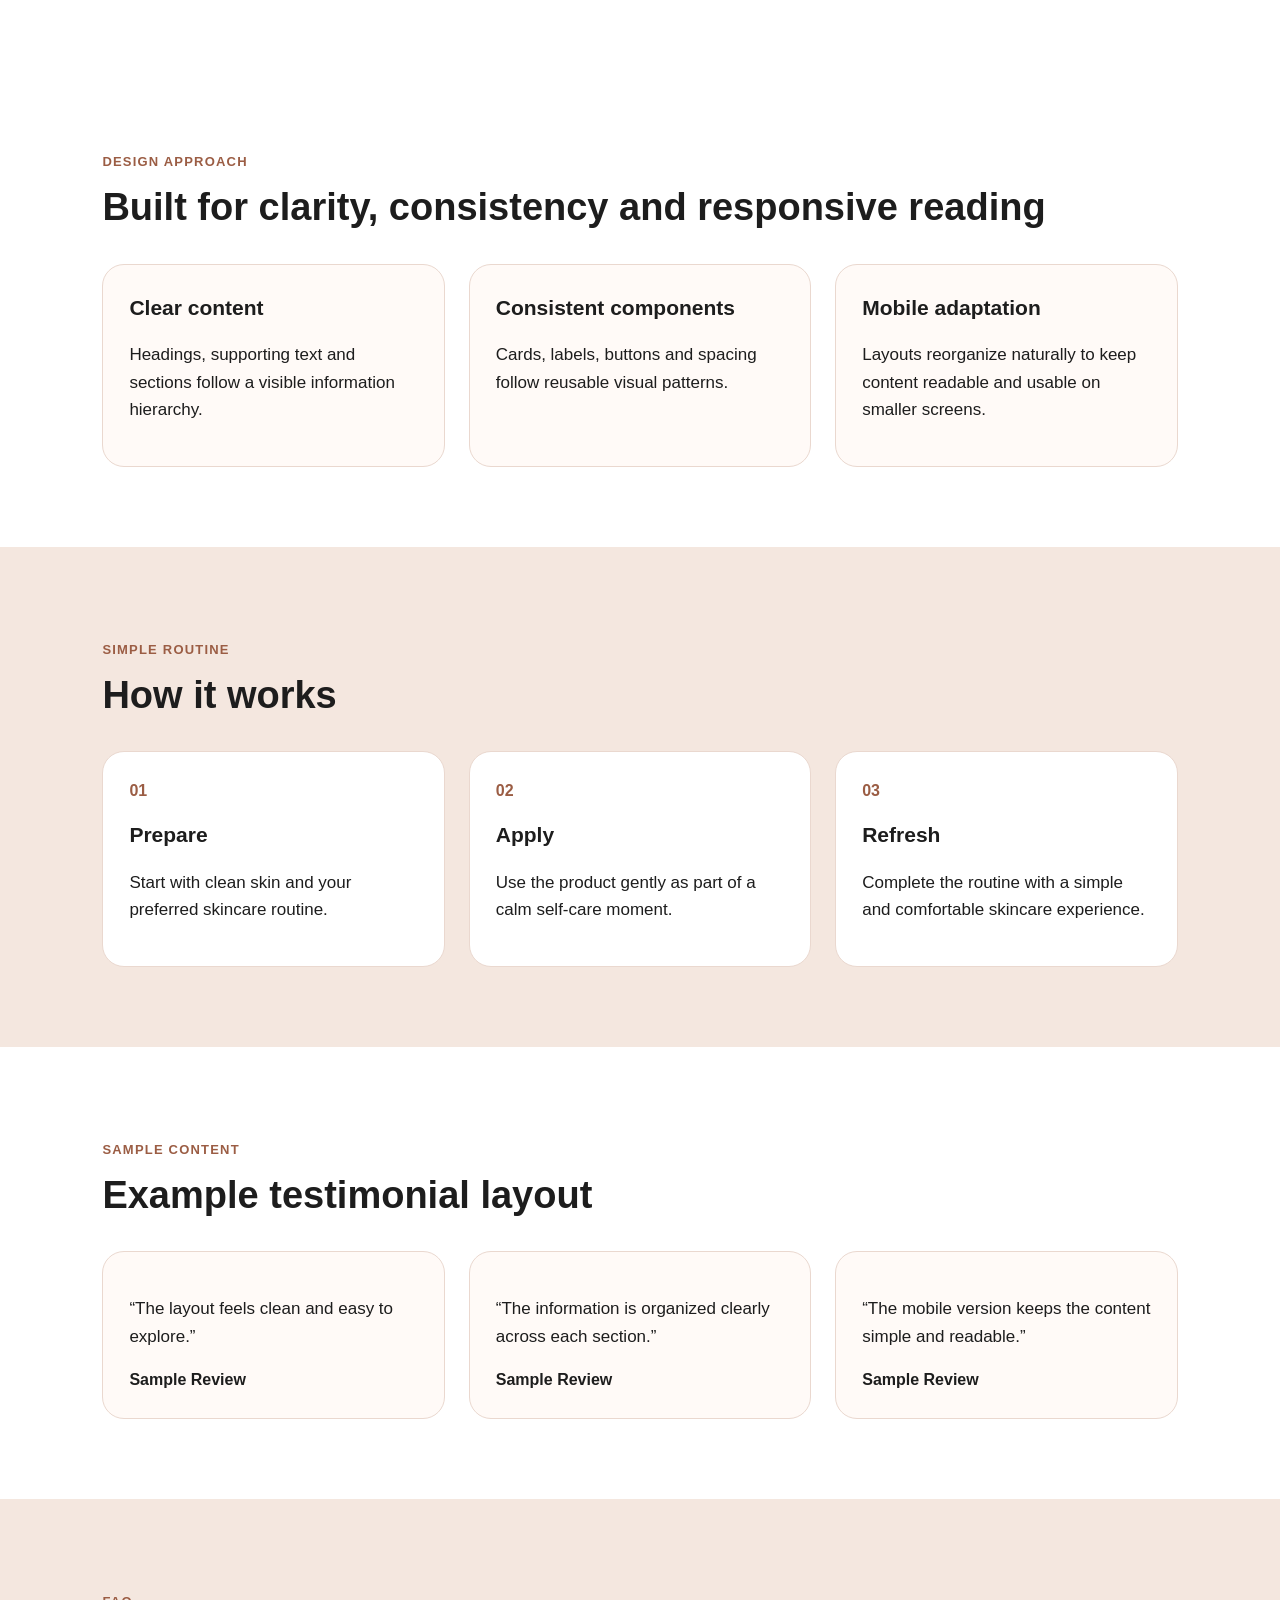
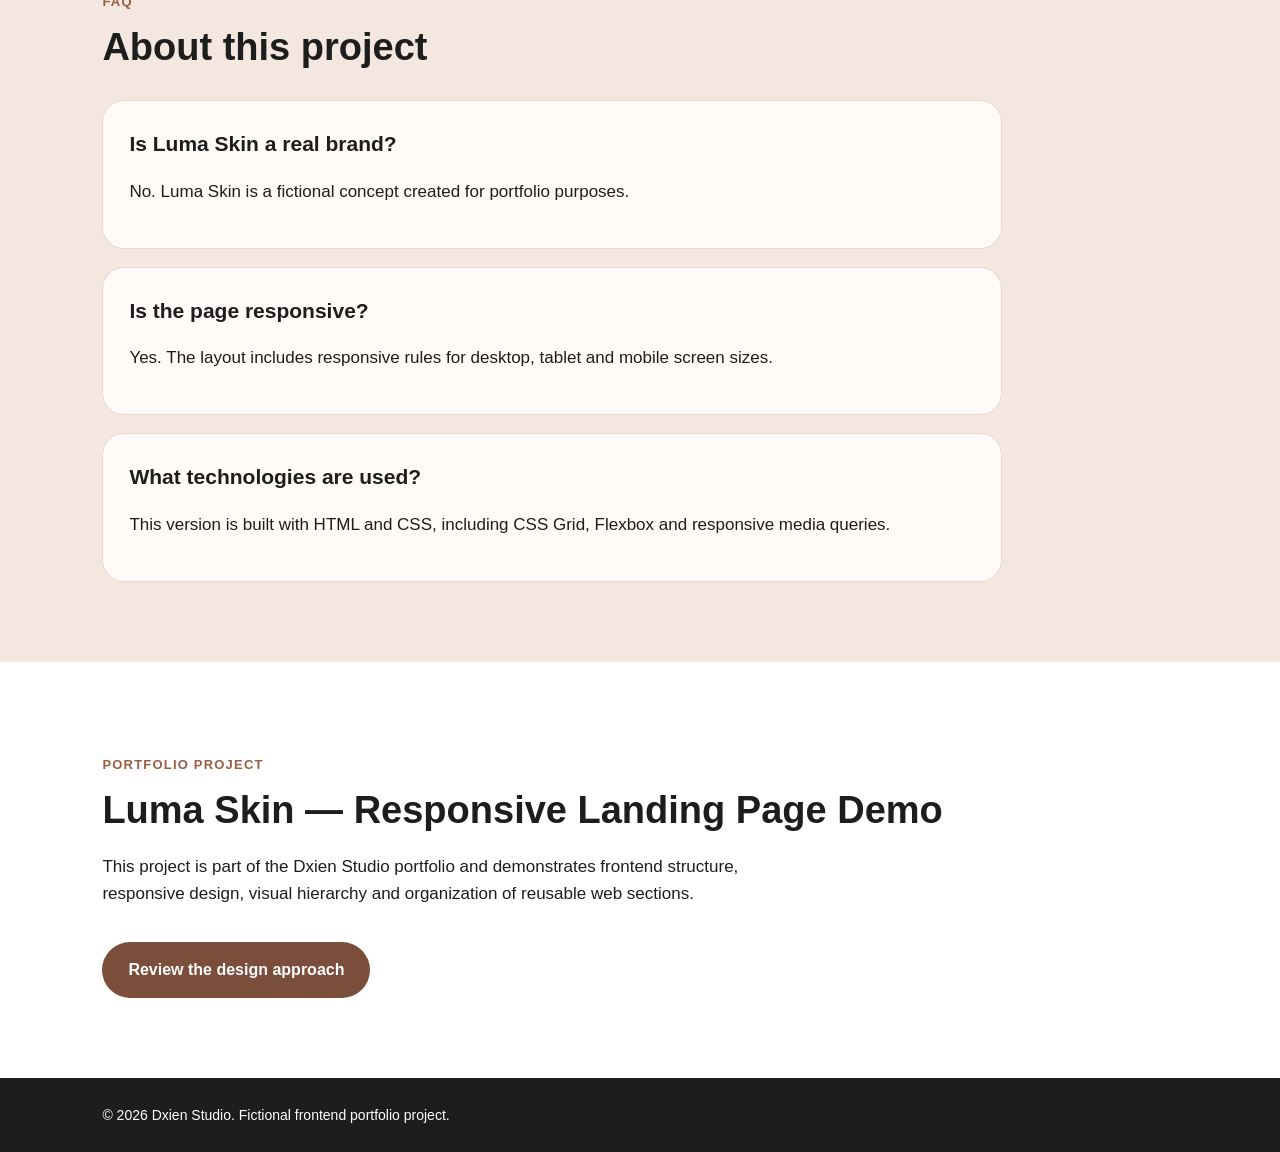
==== commit 20ba75de: "feat: add navigation between portfolio and Luma Skin" ====
--- a/02-proyectos-demo/beauty-landing-demo/index.html
+++ b/02-proyectos-demo/beauty-landing-demo/index.html
@@ -12,6 +12,7 @@
     <p class="logo">Luma Skin</p>
 
     <nav class="nav-links" aria-label="Main navigation">
+      <a href="../../index.html">Back to Portfolio</a>
       <a href="#benefits">Benefits</a>
       <a href="#how-it-works">Routine</a>
       <a href="#faq">FAQ</a>
